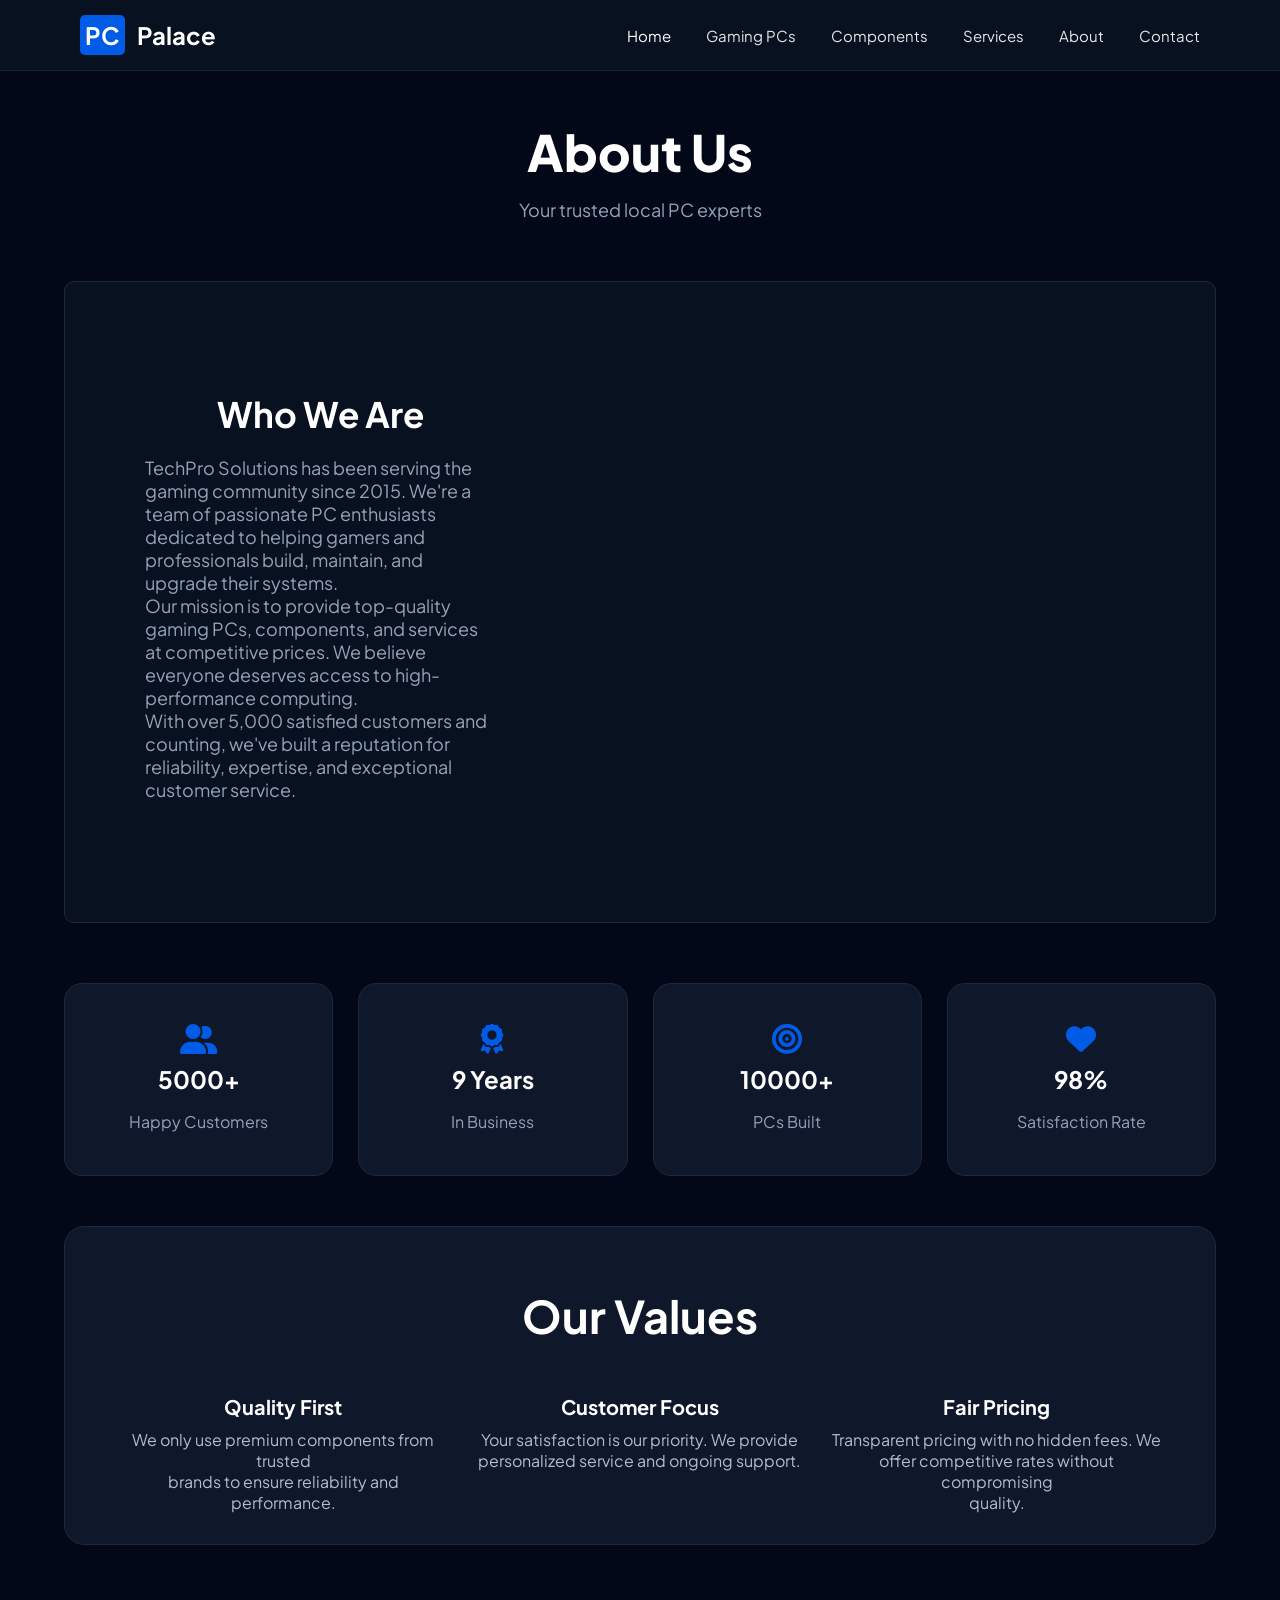
==== about.html @ d6a832d1 "Add files via upload" ====
<!DOCTYPE html>
<html>
<head>
  <meta charset="utf-8">
  <meta name="viewport" content="width=device-width, initial-scale=1">
  <link rel="stylesheet" type="text/css" href="style.css">
  <link rel="stylesheet"
    href="https://cdnjs.cloudflare.com/ajax/libs/font-awesome/6.5.1/css/all.min.css">
  <title>pc-palace.com</title>
</head>
<body>
<!-- ========================= -->
<!-- NAVBAR -->
<!-- ========================= -->

<nav class="navbar">

  <div class="logo">
    <span>PC</span>
     Palace
  </div>

  <ul class="nav-links" id="myTopnav">

    <li><a href="index.html" class="active">Home</a></li>
    <li><a href="gaming.html">Gaming PCs</a></li>
    <li><a href="component.html">Components</a></li>
    <li><a href="service.html">Services</a></li>
    <li><a href="about.html">About</a></li>
    <li><a href="contact.html">Contact</a></li>

    <!-- MENU ICON -->
    <li class="icon">
      <a href="javascript:void(0);" onclick="myFunction()">
        <i class="fa-solid fa-bars"></i>
      </a>
    </li>

  </ul>

</nav>

<section class="wrapper">
<!-- TOP LARGE BOX -->
 <div class="pc-header">
    <h1>About Us</h1>
    <p>Your trusted local PC experts</p>
  </div>

  <div class="hero-box">
    <div class="contact-section">
      <div style="padding-right: 100px;">
        <h2>Who We Are</h2>
        <p>
        TechPro Solutions has been serving the gaming community since 2015. We're a team of passionate PC enthusiasts dedicated to helping gamers and professionals build, maintain, and upgrade their systems.</p>

        <p> Our mission is to provide top-quality gaming PCs, components, and services at competitive prices. We believe everyone deserves access to high-performance computing.
        </p>
        <p>With over 5,000 satisfied customers and counting, we've built a reputation for reliability, expertise, and exceptional customer service.</p>  
      </div>
  </div>
    
  
  <div class="img" style="padding-left: 50px;"></div>

</div>


  </div>

  <!-- GRID -->

  <div class="feature-grid">

    <div class="feature-item">
      <i class="fa-solid fa-user-group"></i>
      <h2>5000+</h2>
      <p>Happy Customers</p>
    </div>

    <div class="feature-item">
      <i class="fa-solid fa-award"></i>
      <h2>9 Years</h2>
      <p>In Business</p>
    </div>

    <div class="feature-item">
      <i class="fa-solid fa-bullseye"></i>
      <h2>10000+</h2>
      <p>PCs Built</p>
    </div>

    <div class="feature-item">
      <i class="fa-solid fa-heart"></i>
      <h2>98%</h2>
      <p>Satisfaction Rate</p>
    </div>

  </div>

  <!-- BOTTOM LARGE BOX -->
  <div class="info-box">
    <h2>Our Values</h2>

    <div class="row-2">
      <div class="column-2">
        <h4>Quality First</h4>
        <p>We only use premium components from trusted <br>brands to ensure reliability and performance.</p>
      </div>
      <div class="column-2">
        <h4>Customer Focus</h4>
        <p>Your satisfaction is our priority. We provide<br> personalized service and ongoing support.</p>
      </div>
      <div class="column-2">
        <h4>Fair Pricing</h4>
        <p>Transparent pricing with no hidden fees. We <br>offer competitive rates without compromising<br> quality.</p>
      </div>
    </div>


</section>


<script src="script.js"></script>
</body>
</html>
---- style.css ----
/* ============================= */
/* GOOGLE FONT */
/* ============================= */

@import url('https://fonts.googleapis.com/css2?family=Plus+Jakarta+Sans:wght@200;400;600;700;800&display=swap');

/* ============================= */
/* ROOT VARIABLES */
/* ============================= */

:root { 

  --dark-clr:#081120; 
  --nav-link-clr:#e6e6e6;
  --blue-text-clr:#b4bcd0;
  --dark-blue-clr:#0047b3;
  --blue-clr:#005ce6;
  --light-clr:#0073e6;
  --border-clr:#003366;

  --dark:#030712;
  --card:#0f172a;
  --border:#1e293b;
  --blue:#3b82f6;
  --text:#ffffff;
  --muted:#94a3b8;
}

/* ============================= */
/* GLOBAL RESET */
/* ============================= */

*{
    margin:0;
    padding:0;
    box-sizing:border-box;
    font-family:"Plus Jakarta Sans", sans-serif;
}

html{
    scroll-behavior:smooth;
}

body{
    background:var(--dark);
}

/* ============================= */
/* NAVBAR */
/* ============================= */

.navbar{
    width:100%;
    display:flex;
    justify-content:space-between;
    align-items:center;
    padding:20px 80px;
    position:fixed;
    top:0;
    left:0;
    background:var(--dark-clr);
    border-bottom:1px solid rgba(255,255,255,0.08);
    z-index:1000;
}

.logo{
    font-size:24px;
    font-weight:700;
    color:white;
}

.logo span{
    margin-right:8px;
    background:var(--blue-clr);
    padding:5px;
    border-radius:5px;
}

.nav-links{
    list-style:none;
    display:flex;
    align-items:center;
    gap:35px;
}

.nav-links a{
    text-decoration:none;
    color:var(--nav-link-clr);
    font-size:15px;
    transition:0.3s;
}

.nav-links a:hover{
    color:white;
}

.nav-links a.active{
    color:white;
}

/* MENU ICON */

.nav-links .icon{
    display:none;
}

/* ========================= */
/* HERO */
/* ========================= */

.hero{
    min-height:100vh;
    display:flex;
    justify-content:space-between;
    align-items:center;
    padding:50px 100px 80px;
    gap:60px;
    background:black;
}

.hero-text{
    flex:1;
}

.hero-text h1{
    font-size:60px;
    line-height:1.1;
    margin-bottom:20px;
    color:white;
}

.hero-text span{
    color:var(--blue-clr);
}

.hero-text p{
    color:var(--blue-text-clr);
    font-size:18px;
    line-height:1.7;
    margin-bottom:30px;
    max-width:550px;
}

.hero-buttons{
    display:flex;
    gap:20px;
}

.hero-buttons button{
    padding:14px 28px;
    border:none;
    border-radius:10px;
    background:var(--blue-clr);
    color:white;
    font-size:15px;
    cursor:pointer;
    transition:0.3s;
}

.hero-buttons button:hover{
    transform:translateY(-3px);
    background:#0047b3;
}

.hero-buttons .secondary{
    background:transparent;
    border:1px solid rgba(255,255,255,0.15);
}

.hero-image{
    flex:1;
}

.hero-image img{
    width:100%;
    border-radius:20px;
    box-shadow:0 0 30px rgba(37,99,235,0.3);
}

/* ============================= */
/* QUESTIONS SECTION */
/* ============================= */

.question-section{ 
  padding:100px 80px; 
  background:var(--dark-clr);
  text-align:left; 
}

.question-header{ 
  color:white;
  margin-bottom:60px; 
}

.question-header h2{ 
  font-size:36px; 
  color:white;
  margin-bottom:10px; 
}

/* GRID */

.question-grid{ 
  display:grid; 
  grid-template-columns:repeat(4, 1fr); 
  gap:30px;
  color:white; 
}

/* CARDS */

.question-card,
.question-card-2{ 
  background:transparent; 
  padding:40px 25px; 
  border-radius:20px;
  border:1px solid var(--border-clr); 
  box-shadow:0 10px 25px rgba(0,0,0,0.05); 
  transition:0.3s ease; 
}

/* HOVER */

.question-card:hover,
.question-card-2:hover{ 
  transform:translateY(-8px); 
  border:2px solid var(--light-clr); 
}

/* ICONS */

.question-card .icon,
.question-card-2 .icon{ 
  font-size:40px;
  margin-bottom:20px; 
  color:var(--blue-clr);
  display:block;
}

.question-card h3{ 
  margin-bottom:15px; 
  font-size:18px; 
  color:white;
}

.question-card p{ 
  font-size:12px; 
  font-weight:400; 
  color:var(--blue-text-clr); 
}

/* SECOND GRID */

.question-grid-2{ 
  display:grid; 
  grid-template-columns:repeat(2, 1fr); 
  gap:30px;
  color:white; 
  margin-top:100px;
}

.question-card-2 h3{
  margin-bottom:15px; 
  font-size:23px; 
  color:white;
}

.question-card-2 p{
  color:var(--blue-text-clr);
  margin-bottom:20px;
  line-height:1.7;
}

.question-grid-2 button{
    padding:14px 28px;
    border:none;
    border-radius:10px;
    background:var(--blue-clr);
    color:white;
    font-size:15px;
    cursor:pointer;
    transition:0.3s;
}

.question-grid-2 button:hover{
    transform:translateY(-3px);
    background:#0047b3;
}
/* ================= REVIEWS ================= */

.reviews{
    width:90%;
    margin:auto;
    padding:80px 0;
}

.review-title{
    text-align:center;
    margin-bottom:60px;
}

.review-title h1{
    color:white;
    font-size:55px;
    margin-bottom:15px;
}

.review-title p{
    color:#94a3b8;
    font-size:20px;
}

/* GRID */

.review-container{
    display:grid;
    grid-template-columns:repeat(2,1fr);
    gap:30px;
}

/* CARD */

.review-card{
    background:#0f172a;
    border:1px solid #1e293b;
    border-radius:22px;
    padding:35px;
    transition:0.3s;
}

.review-card:hover{
    transform:translateY(-5px);
}

.stars{
    margin-bottom:25px;
}

.stars i{
    color:#facc15;
    font-size:24px;
    margin-right:5px;
}

.review-text{
    color:white;
    font-size:18px;
    line-height:1.8;
    margin-bottom:35px;
}

/* BOTTOM */

.review-bottom{
    display:flex;
    justify-content:space-between;
    align-items:center;
}

.review-bottom h3{
    color:white;
    font-size:20px;
}

.review-bottom span{
    color:#64748b;
    font-size:18px;
}

/* ========================= */
/* COMPONENT SECTION */
/* ========================= */

.components{
  padding:140px 8% 80px;
}

/* HEADER */

.components-header{
  text-align:center;
  margin-bottom:60px;
}

.components-header h1{
  color:white;
  font-size:50px;
  font-weight:800;
  margin-bottom:15px;
}

.components-header p{
  color:var(--muted);
  font-size:18px;
}

/* ========================= */
/* FILTER BUTTONS */
/* ========================= */

.filter-buttons{
  display:flex;
  justify-content:center;
  flex-wrap:wrap;
  gap:15px;
  margin-bottom:60px;
}

.btn{
  border:none;
  padding:16px 32px;
  border-radius:14px;
  background:#172033;
  color:white;
  font-size:18px;
  cursor:pointer;
  transition:0.3s;
  border:1px solid #263247;
}

.btn:hover{
  background:#1e293b;
}

.btn.active{
  background:var(--blue);
}

/* ========================= */
/* PRODUCT GRID */
/* ========================= */

.product-grid{
  display:grid;
  grid-template-columns:repeat(3,1fr);
  gap:30px;
}

/* ========================= */
/* PRODUCT CARD */
/* ========================= */

.product-card{
  background:var(--card);
  border-radius:22px;
  overflow:hidden;
  border:1px solid var(--border);
  transition:0.3s;
}

.product-card:hover{
  transform:translateY(-8px);
  border-color:var(--blue);
}

.product-card img{
  width:100%;
  height:260px;
  object-fit:cover;
}

/* CONTENT */

.product-content{
  padding:30px;
}

.category{
  color:var(--blue);
  font-size:14px;
  font-weight:700;
}

.category i{
  margin-right:8px;
}

.product-content h3{
  color:white;
  font-size:17px;
  margin:20px 0 10px;
}

.product-content p{
  color:var(--blue-text-clr);
  font-size:15px;
  margin-bottom:25px;
}

/* BOTTOM */

.bottom{
  display:flex;
  justify-content:space-between;
  align-items:center;
  padding-top:20px;
  border-top:1px solid #1e293b;
}

.bottom h2{
  color:white;
  font-size:20px;
}

.bottom button{
  padding:14px 24px;
  border:none;
  border-radius:12px;
  background:var(--blue-clr);
  color:white;
  font-size:15px;
  cursor:pointer;
  transition:0.3s;
}

.bottom button:hover{
  background:darkblue;
}

/* ========================= */
/* FILTER */
/* ========================= */

.column{
  display:none;
}

.show{
  display:block;
}


/* ============================= */
/* GAMING.HTML */
/* ============================= */
.pc{padding:140px 8% 80px;}
.pc-header{
  text-align:center;
  margin-bottom:60px;
}

.pc-header h1{
  color:white;
  font-size:50px;
  font-weight:800;
  margin-bottom:15px;
}

.pc-header p{
  color:var(--muted);
  font-size:18px;
}

.column-1 {
  float: left;
  width: 50%;
  padding: 10px;
  height: auto;
}
.column-1 p{
    color: var(--blue-text-clr);
}
.column-1 i{
    padding-right: 15px;
    color: var(--blue-clr);
}

.row-1:after {
  content: "";
  display: table;
  clear: both;
}
/* NEED SECTION */
.need-sec{
    padding: 50px;
    margin: 10px 50px 40px 50px;
    text-align: center;
    background: var(--dark-clr);
    border-radius: 15px;
    min-height: 25vh;
}
.need-sec h4{
    font-size: 22px;
    color: white;
}
.need-sec p{
    color: var(--blue-text-clr);
    margin-top: 20px;
}
.need-sec button{
  margin-top: 20px;
  padding:14px 24px;
  border:none;
  border-radius:12px;
  background:var(--blue-clr);
  color:white;
  font-size:15px;
  cursor:pointer;
  transition:0.3s;
}

.need-sec button:hover{
  background:darkblue;
}

/* ============================= */
/* SERVICE.HTML */
/* ============================= */ 

/* ================= MAIN ================= */
.container{
    width:90%;
    margin:auto;
    padding-top:100px;
    padding-bottom:50px;
}

/* TOP GRID */

.top-grid{
    display:grid;
    grid-template-columns:repeat(2,1fr);
    gap:20px;
}
.card{
    background:#1e293b;
    padding:25px;
    border-radius:15px;
    width:550px;
}
.card i{
    font-size:40px;
    margin-bottom:15px;
    color: var(--dark-blue-clr);
}

.card h3{
    margin-bottom:15px;
    color: white;
}

.card p{
    margin-bottom:15px;
    line-height:1.6;
    color: var(--blue-text-clr);
}

.card ul{
    padding-left:20px;
    margin-bottom:20px;
    color: var(--text);
}

.card li{
    margin-bottom:10px;
    color: var(--text);
}
.card h4{
    color: white;
    margin-bottom: 10px;
}

/* TEXT SECTION */

.text-section{
    margin:40px 0;
    background:#1e293b;
    padding:30px;
    border-radius:12px;
    font-size:20px;
}
body{
    background:#020817;
    font-family:Arial, sans-serif;
}

/* ================= SECTION ================= */

.pricing-section{
    width:100%;
    padding:80px 0;
    display:flex;
    justify-content:center;
}

/* MAIN BOX */

.pricing-box{
    width:80%;
    background:#0f172a;
    border:1px solid #1e293b;
    border-radius:22px;
    padding:50px;
}

/* TITLE */

.pricing-box h1{
    text-align:center;
    color:white;
    font-size:35px;
    margin-bottom:50px;
}

/* GRID */

.pricing-grid{
    display:grid;
    grid-template-columns:repeat(2,1fr);
    gap:25px;
}

/* CARD */

.price-card{
    background:#1e293b;
    border-radius:16px;
    padding:25px 30px;
    display:flex;
    justify-content:space-between;
    align-items:center;
}

.price-card span{
    color:white;
    font-size:16px;
}

.price-card h2{
    color:white;
    font-size:20px;
}

/* NOTE */

.note{
    text-align:center;
    color:#94a3b8;
    margin-top:50px;
    font-size:14px;
}


/* BOTTOM GRID */
.bottom-grid{
    display:grid;
    grid-template-columns:repeat(3,1fr);
    gap:20px;
}
/* ============================= */
/* MAIN */
/* ============================= */


.wrapper{
    width:90%;
    margin:auto;
    padding-top:120px;
    padding-bottom:80px;
}

/* ================= TOP LARGE BOX ================= */

.hero-box{
    width:100%;
    background:var(--dark-clr);
    border:1px solid #1e293b;
    border-radius:20px;
    padding:70px 40px;
    text-align:center;
    margin-bottom:50px;
}
.hero-box{
    display:flex;
    border-radius:10px;
    margin:60px auto;
    align-items:stretch;
    overflow:hidden;
}
.hero-box > div{
    flex:1;
    padding:40px;
}
.hero-box h2{
    font-size:35px;
    margin-bottom:20px;
    color: white;
}

.hero-box p{
    color:var(--muted);
    font-size:18px;
    text-align: left;
}


.img{
    min-height:500px;
    background:url("assets/photo-1581092921461-eab62e97a780.jpg") center/cover no-repeat;
    border-radius:0 10px 10px 0;
}

/* ================= GRID ================= */

.feature-grid{
    display:grid;
    grid-template-columns:repeat(4,1fr);
    gap:25px;
    margin-bottom:50px;
}

.feature-item{
    background:#0f172a;
    border:1px solid #1e293b;
    border-radius:18px;
    padding:40px 25px;
    text-align:center;
    transition:0.3s;
}
.feature-item i{
    color: var(--blue-clr);
    font-size: 30px;
    margin-bottom: 10px;
}
.feature-item h2{
    color: white;
}
.feature-item:hover{
    transform:translateY(-5px);
}

.feature-item h2{
    margin-bottom:15px;
    font-size:24px;
}

.feature-item p{
    color:#94a3b8;
    line-height:1.6;
}

/* ================= BOTTOM LARGE BOX ================= */

.info-box{
    width:100%;
    background:#0f172a;
    border:1px solid #1e293b;
    border-radius:20px;
    padding:60px 40px;
    text-align:center;
}

.info-box h2{
    font-size:45px;
    margin-bottom:40px;
    color: white;
}


.column-2{
  float: left;
  width: 33.33%;
  padding: 10px;
  height: 100px;
}
.column-2 h4{
    color: white;
    font-size: 20px;
    margin-bottom: 10px;
}
.column-2 p{
    color:var(--blue-text-clr);
    font-size:16px;
}

.row-2:after {
  content: "";
  display: table;
  clear: both;
}


/* ================= SECTION ================= */

.contact-section{
    width:100%;
    padding:80px 0;
    background: var(--dark-clr);
    display:flex;
    justify-content:center;
}

/* CONTAINER */

.contact-container{
    width:82%;

    display:grid;
    grid-template-columns:1fr 1fr;
    gap:60px;
}

/* BOTH BOXES */

.contact-info,
.contact-form{
    background:#0f172a;
    border:1px solid #1e293b;

    border-radius:22px;
    padding:35px;
}

/* TITLES */

.contact-info h1,
.contact-form h1{
    color:white;
    font-size:25px;
    margin-bottom:40px;
}

/* ================= LEFT SIDE ================= */

.info-item-1{
    display:flex;
    align-items:center;
    gap:20px;

    margin-bottom:30px;
}

/* ICON */

.icon-box-1{
    width:60px;
    height:60px;

    background:#172554;
    border-radius:15px;

    display:flex;
    align-items:center;
    justify-content:center;
}

.icon-box-1 i{
    color:#3b82f6;
    font-size:20px;
}

/* TEXT */

.info-text-1 span{
    color:#94a3b8;
    font-size:17px;
}

.info-text-1 h3{
    color:white;
    margin-top:5px;
    font-size:20px;
}

/* ================= FORM ================= */

form{
    display:flex;
    flex-direction:column;
}

form label{
    color:white;
    margin-bottom:12px;
    font-size:18px;
}

form input,
form textarea{
    width:100%;

    background:#1e293b;
    border:1px solid #334155;
    border-radius:16px;

    padding:20px;
    margin-bottom:30px;

    color:white;
    font-size:15px;

    outline:none;
}

form textarea{
    height:180px;
    resize:none;
}

form input::placeholder,
form textarea::placeholder{
    color:#94a3b8;
}

/* BUTTON */

form button{
    height:70px;

    background: var(--blue);
    border:none;
    border-radius:16px;

    color:white;
    font-size:18px;
    font-weight:bold;

    cursor:pointer;
    transition:0.3s;
}

form button:hover{
    background: var(--dark-blue-clr);
}

/* ============================= */
/* RESPONSIVE */
/* ============================= */

@media screen and (max-width:768px){

    .navbar{
        padding:20px;
    }

    .nav-links{
        gap:20px;
    }

    .nav-links li:not(.icon){
        display:none;
    }

    .nav-links .icon{
        display:block;
    }

    .nav-links.responsive{
        position:absolute;
        top:80px;
        left:0;
        width:100%;
        background:#081120;
        display:flex;
        flex-direction:column;
        gap:25px;
        padding:25px;
    }

    .nav-links.responsive li{
        display:block;
    }

    .hero{
        flex-direction:column;
        text-align:center;
        padding:130px 20px 60px;
    }

    .hero-text h1{
        font-size:42px;
    }

    .hero-text p{
        margin:auto;
        margin-bottom:30px;
    }

    .hero-buttons{
        justify-content:center;
    }

    .question-section{
        padding:80px 20px;
    }
    .question-header h2{
        font-size: 17px;
    }
    .question-grid{
        grid-template-columns:1fr;
    }

    .question-grid-2{
        grid-template-columns:1fr;
    }
    .question-card-2 h3{
        font-size: 20px;
    }
    .question-card-2 p{
        font-size: 12px;
    }
    .components-header h1{
        font-size:48px;
    }

    .product-grid{
        grid-template-columns:1fr;
    }

    .btn{
        width:100%;
    }
    .need-sec p{
        font-size: 12px;
    }
    .need-sec button{
        margin-top: 30px;
    }
    .top-grid{
     grid-template-columns:1fr;}

    .bottom-grid{grid-template-columns:1fr;}
    .card{
        width: calc(100% - 10%);
    }
    .card i{
        font-size: 24px;
    }
    .card h3{
        font-size: 17px;
    }
    .card p {
        font-size: 14px;
    }
    .card li{
        font-size: 14px;
    }

    .review-container{
        grid-template-columns:1fr;
    }

    .review-title h1{
        font-size:25px;
    }
    .review-text{
        font-size: 15px;
    }
    .review-bottom h3{
        font-size: 16px;
    }
    .review-bottom span{
        font-size: 15px;
    }
    .pricing-box{
        width:92%;
        padding:30px;
    }

    .pricing-grid{
        grid-template-columns:1fr;
    }

    .pricing-box h1{
        font-size:20px;
    }

    .price-card{
        flex-direction:column;
        gap:15px;
        text-align:center;
    }
    .feature-grid{grid-template-columns:repeat(1,1fr);}
    .contact-section{
        width: 100%;
    }
    .contact-section p{
        margin-bottom: 30px;
    }
    .hero-box{
        flex-direction:column;
        text-align:center;
        padding:130px 20px 60px;
    }
    .hero-box img{
        height: 30%;
    }
    .contact-info h1,
    .contact-form h1{
        font-size:28px;
    }

    .info-text h3{
        font-size:22px;
    }    
    .product-grid{
       grid-template-columns:1fr;
    }
    .column-1 {
        width: 100%;
    }
    .column-2 {
        width: 100%;
        margin-bottom: 60px;
    }
}

@media(max-width:1100px){

  .product-grid{
    grid-template-columns:repeat(2,1fr);
  }

   .contact-container{
     grid-template-columns:1fr;
  }
}

@media(max-width:900px){

    /* HERO */

    .hero{
        flex-direction:column;
        text-align:center;
        padding:130px 20px 60px;
    }

    .hero-text h1{
        font-size:42px;
    }

    .hero-text p{
        margin:auto;
        margin-bottom:30px;
    }

    .hero-buttons{
        justify-content:center;
    }

    /* QUESTIONS */

    .question-section{
        padding:80px 20px;
    }

    .question-grid,
    .question-grid-2{
        grid-template-columns:1fr;
    }

    /* PRODUCTS */

    .product-grid{
        grid-template-columns:1fr;
    }

    /* TOP GRID */

    .top-grid{
        grid-template-columns:1fr;
    }

    .bottom-grid{
        grid-template-columns:1fr;
    }

    /* CARDS */

    .card{
        width:100%;
    }

    .card i{
        font-size:24px;
    }

    .card h3{
        font-size:18px;
    }

    .card p,
    .card li{
        font-size:14px;
    }

    /* REVIEWS */

    .review-container{
        grid-template-columns:1fr;
    }

    .review-title h1{
        font-size:40px;
    }

    .review-text{
        font-size:15px;
    }

    .review-bottom h3,
    .review-bottom span{
        font-size:16px;
    }

    /* PRICING */

    .pricing-box{
        width:92%;
        padding:30px;
    }

    .pricing-grid{
        grid-template-columns:1fr;
    }

    .pricing-box h1{
        font-size:32px;
    }

    .price-card{
        flex-direction:column;
        gap:15px;
        text-align:center;
    }

    /* FEATURES */

    .feature-grid{
        grid-template-columns:1fr;
    }

    /* HERO BOX */

    .hero-box{
        flex-direction:column;
        padding:40px 20px;
    }

    /* CONTACT */

    .contact-container{
        grid-template-columns:1fr;
    }

    .contact-info h1,
    .contact-form h1{
        font-size:28px;
    }

    /* COLUMNS */

    .column-1,
    .column-2{
        width:100%;
    }

    .column-2{
        margin-bottom:40px;
    }

}
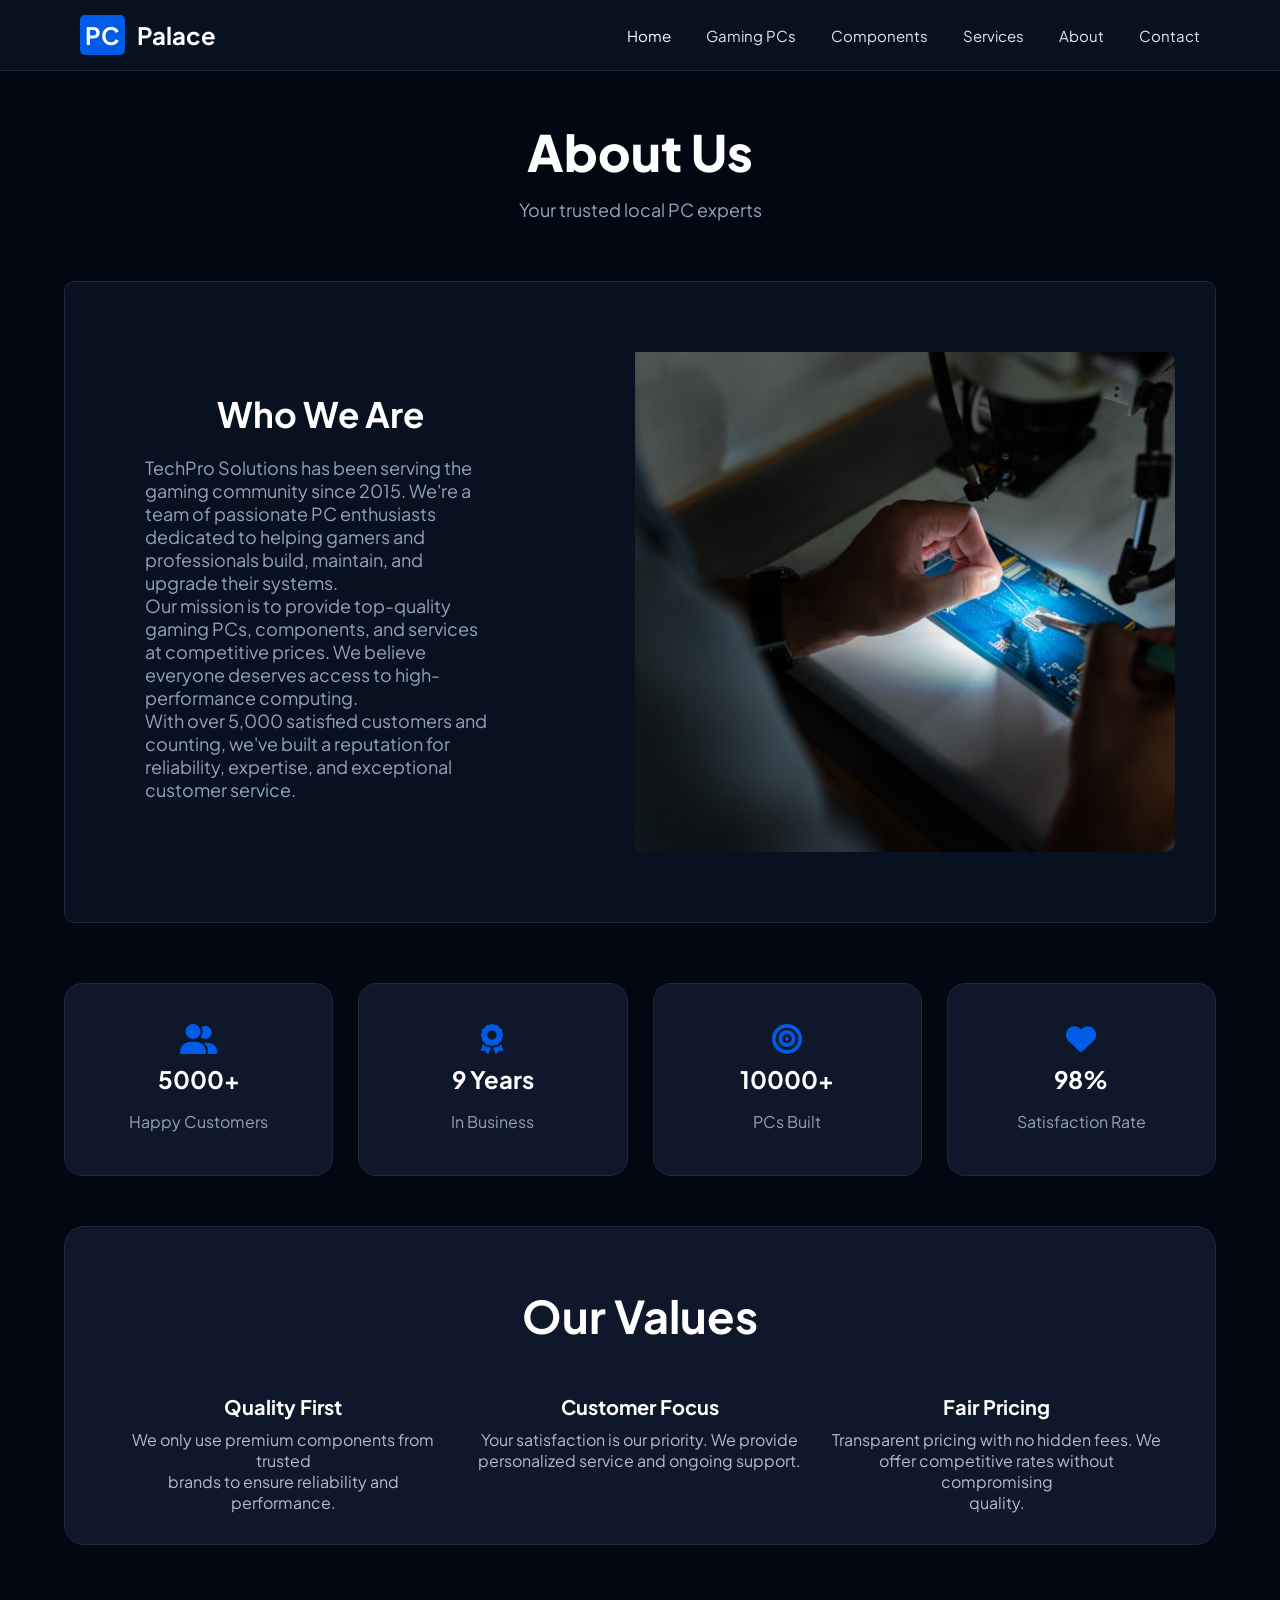
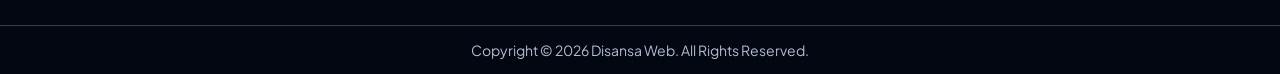
==== commit d0980ef7: "Add files via upload" ====
--- a/about.html
+++ b/about.html
@@ -120,7 +120,10 @@
 
 </section>
 
+<div class="footer-bottom">
+ Copyright © 2026 Disansa Web. All Rights Reserved.
 
+</div>
 <script src="script.js"></script>
 </body>
 </html>
--- a/style.css
+++ b/style.css
@@ -24,6 +24,13 @@
   --blue:#3b82f6;
   --text:#ffffff;
   --muted:#94a3b8;
+
+  --des-clr:#cbd5e1;
+  --row-clr:rgba(59,130,246,0.15);
+  --cart-clr:rgba(255,255,255,0.03);
+  --cart-border-clr:rgba(255,255,255,0.06);
+  --addcart-shafow-clr:rgba(37,99,235,0.3);
+  --addcart-shadow-hover-btn:rgba(37,99,235,0.45);
 }
 
 /* ============================= */
@@ -407,23 +414,20 @@
 }
 
 .btn{
-  border:none;
-  padding:16px 32px;
-  border-radius:14px;
-  background:#172033;
-  color:white;
-  font-size:18px;
-  cursor:pointer;
-  transition:0.3s;
-  border:1px solid #263247;
-}
-
+    padding:16px 35px;
+    border:none;
+    border-radius:15px;
+    background:#1e293b;
+    color:white;
+    cursor:pointer;
+    font-size:17px;
+    transition:0.3s;
+    border:1px solid #334155;
+}
+
+.btn.active,
 .btn:hover{
-  background:#1e293b;
-}
-
-.btn.active{
-  background:var(--blue);
+    background:#2563eb;
 }
 
 /* ========================= */
@@ -440,25 +444,108 @@
 /* PRODUCT CARD */
 /* ========================= */
 
-.product-card{
-  background:var(--card);
-  border-radius:22px;
-  overflow:hidden;
-  border:1px solid var(--border);
-  transition:0.3s;
-}
-
-.product-card:hover{
-  transform:translateY(-8px);
-  border-color:var(--blue);
-}
-
-.product-card img{
+.product-card {
+  background: #0f172a;
+  border: 1px solid rgba(255,255,255,0.08);
+  border-radius: 18px;
+  overflow: hidden;
+  transition: all 0.3s ease;
+  box-shadow: 0 10px 30px rgba(0,0,0,0.25);
+}
+
+.product-card:hover {
+  transform: translateY(-8px);
+  border-color: #3b82f6;
+  box-shadow: 0 20px 40px rgba(59,130,246,0.2);
+}
+
+.product-card img {
+  width: 100%;
+  height: 220px;
+  object-fit: cover;
+  transition: transform 0.4s ease;
+}
+
+.product-card:hover img {
+  transform: scale(1.05);
+}
+
+.cart-item {
+  display: flex;
+  gap: 15px;
+  align-items: center;
+  background: #0f172a;
+  border: 1px solid rgba(255,255,255,0.08);
+  padding: 15px;
+  border-radius: 16px;
+  margin-bottom: 15px;
+  transition: 0.3s;
+}
+
+.cart-item:hover {
+  transform: scale(1.01);
+  border-color: #3b82f6;
+}
+
+/*.cart-item img {
+  width: 80px;
+  border-radius: 10px;*/
+}
+.cart-item img{
   width:100%;
-  height:260px;
-  object-fit:cover;
-}
-
+  display:block;
+}
+
+/* QTY */
+
+.qty-box{
+    display:flex;
+    align-items:center;
+    gap:15px;
+    margin-top: 40px;
+}
+
+.qty-box button{
+    width:38px;
+    height:38px;
+    border:none;
+    border-radius:10px;
+    background:linear-gradient(
+    135deg,
+    #2563eb,
+    #1d4ed8
+    );
+    color:white;
+    font-size:18px;
+    cursor:pointer;
+    transition:0.3s;
+}
+
+.qty-box button:hover{
+    transform:translateY(-3px);
+}
+
+.qty-number{
+    font-size:18px;
+    font-weight:700;
+    color: white;
+}
+
+.remove-btn{
+    margin-top:20px;
+    background:none;
+    border:none;
+    color : var(--blue-text-clr);
+    cursor:pointer;
+    font-size:15px;
+}
+
+.item-total{
+    margin-top: 20px;
+    font-size:22px;
+    font-weight:700;
+    color: var(--blue-text-clr);
+}
 /* CONTENT */
 
 .product-content{
@@ -669,10 +756,7 @@
     border-radius:12px;
     font-size:20px;
 }
-body{
-    background:#020817;
-    font-family:Arial, sans-serif;
-}
+
 
 /* ================= SECTION ================= */
 
@@ -796,7 +880,7 @@
 
 .img{
     min-height:500px;
-    background:url("assets/photo-1581092921461-eab62e97a780.jpg") center/cover no-repeat;
+    background:url("photo-1581092921461-eab62e97a780.jpg") center/cover no-repeat;
     border-radius:0 10px 10px 0;
 }
 
@@ -1023,6 +1107,18 @@
     background: var(--dark-blue-clr);
 }
 
+/* ============================= */
+/* FOOTER */
+/* ============================= */
+
+.footer-bottom {
+  background: var(--dark);
+  color: var(--blue-text-clr);
+  text-align: center;
+  padding: 15px;
+  font-size: 14px;
+  border-top: 1px solid #3a3f44;
+}
 /* ============================= */
 /* RESPONSIVE */
 /* ============================= */
@@ -1203,6 +1299,9 @@
         width: 100%;
         margin-bottom: 60px;
     }
+    .footer-bottom {
+        font-size: 12px;
+    }
 }
 
 @media(max-width:1100px){
@@ -1216,7 +1315,40 @@
   }
 }
 
-@media(max-width:900px){
+
+@media screen and (max-width:900px){
+
+    .navbar{
+        padding:20px;
+    }
+
+    .nav-links{
+        gap:20px;
+    }
+
+    .nav-links li:not(.icon){
+        display:none;
+    }
+
+    .nav-links .icon{
+        display:block;
+    }
+
+    .nav-links.responsive{
+        position:absolute;
+        top:80px;
+        left:0;
+        width:100%;
+        background:#081120;
+        display:flex;
+        flex-direction:column;
+        gap:25px;
+        padding:25px;
+    }
+
+    .nav-links.responsive li{
+        display:block;
+    }
 
     /* HERO */
 
